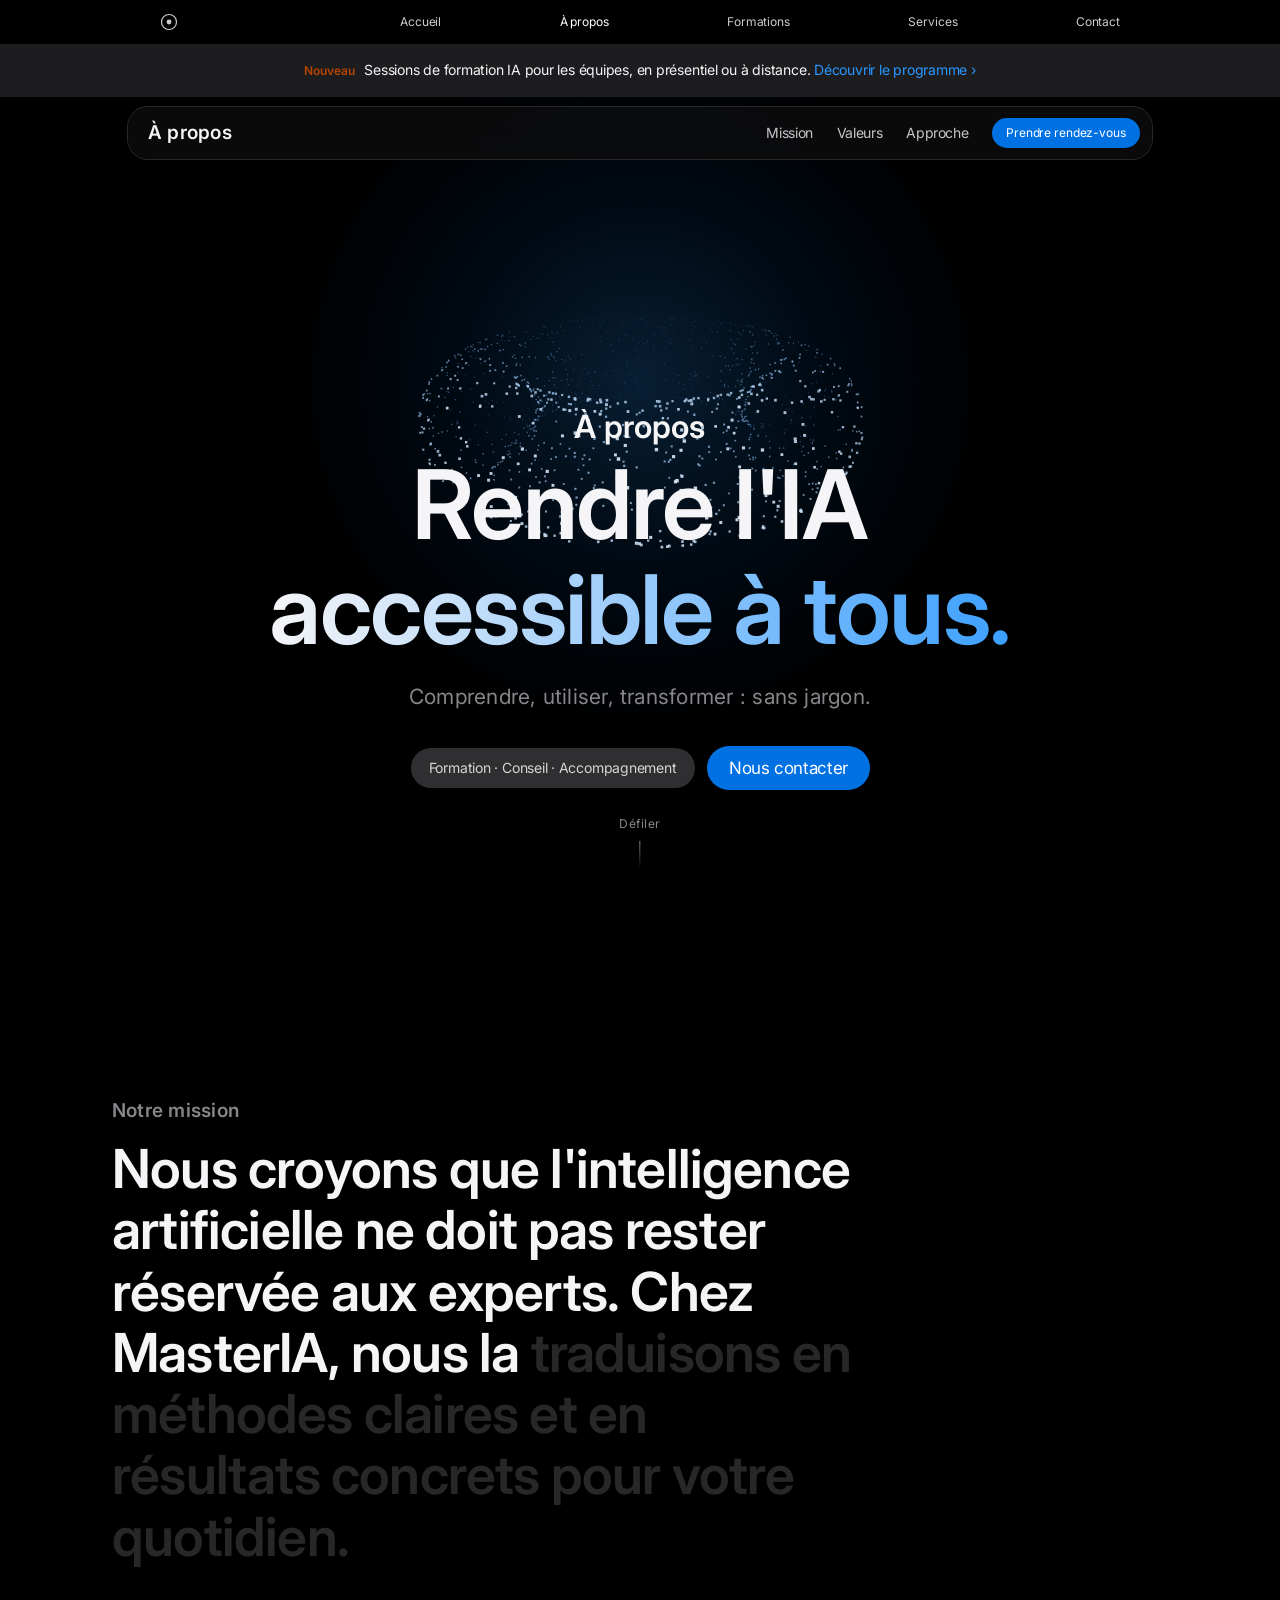
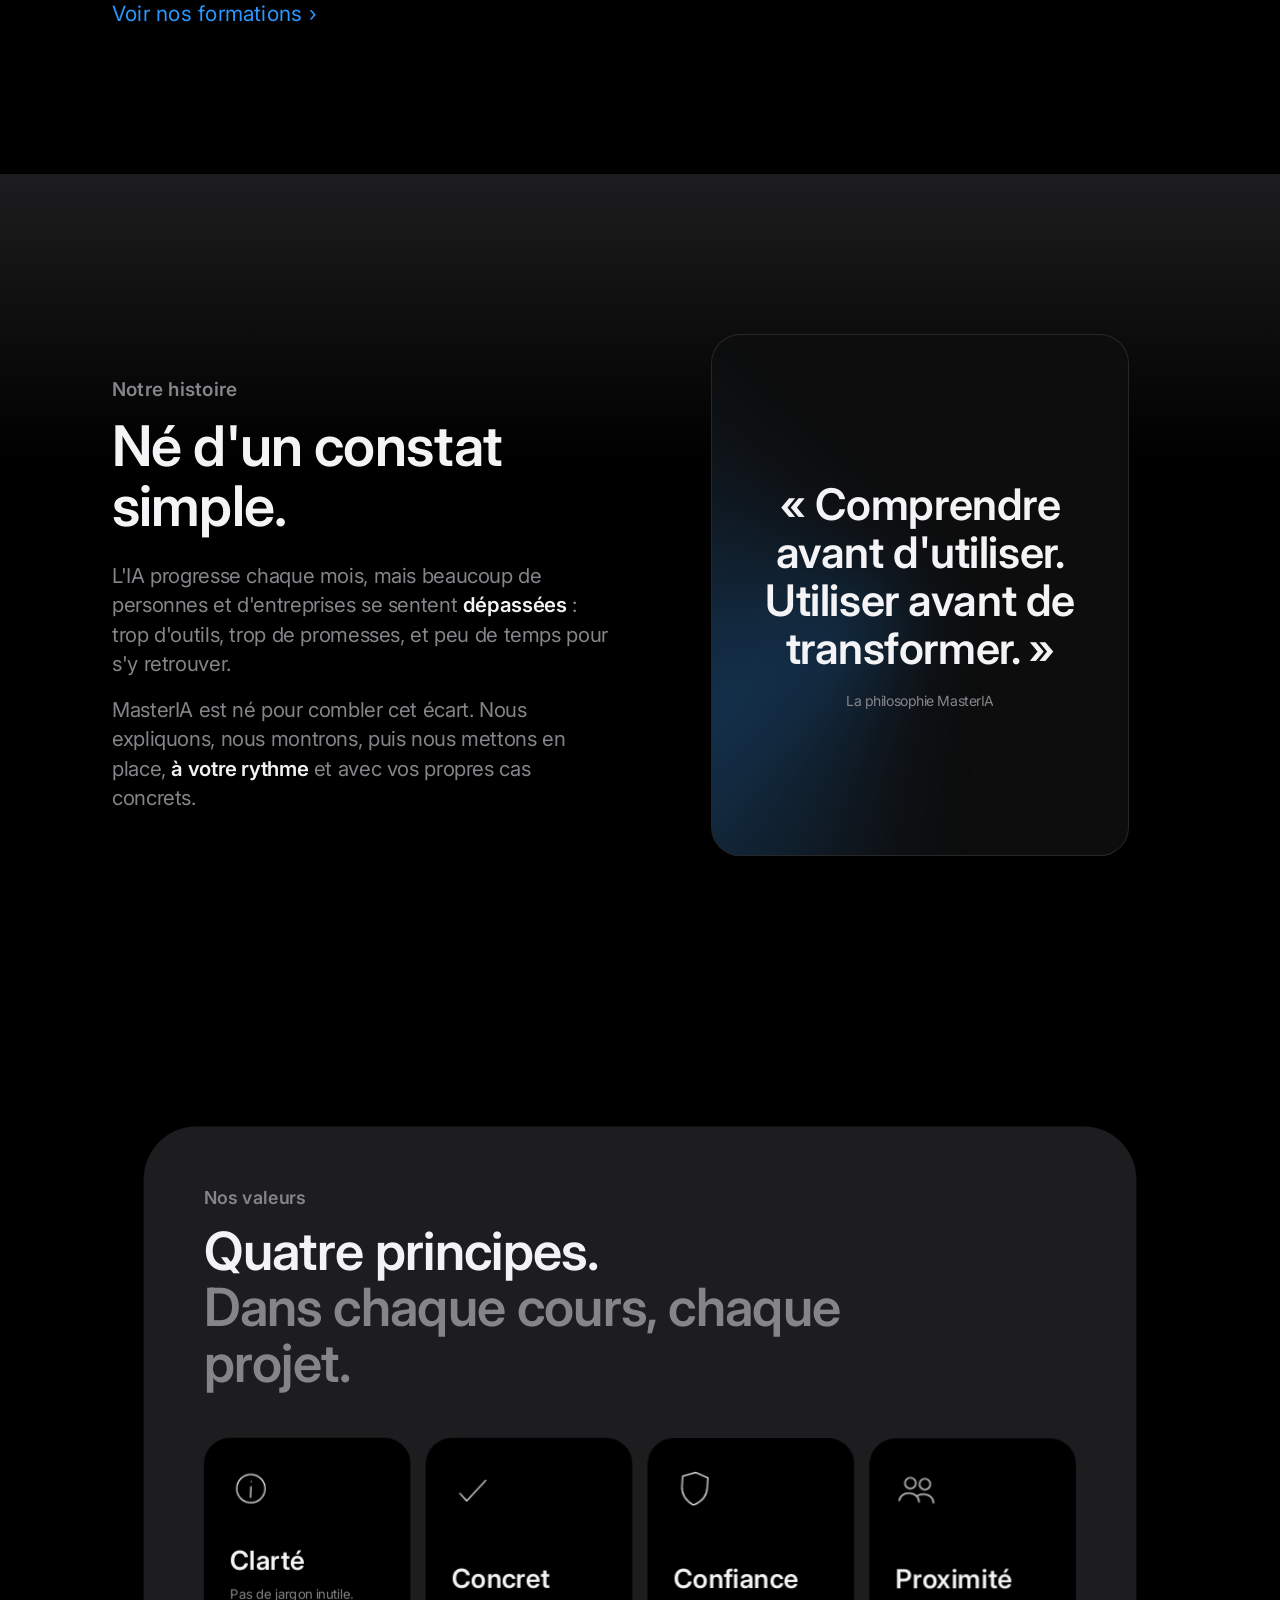
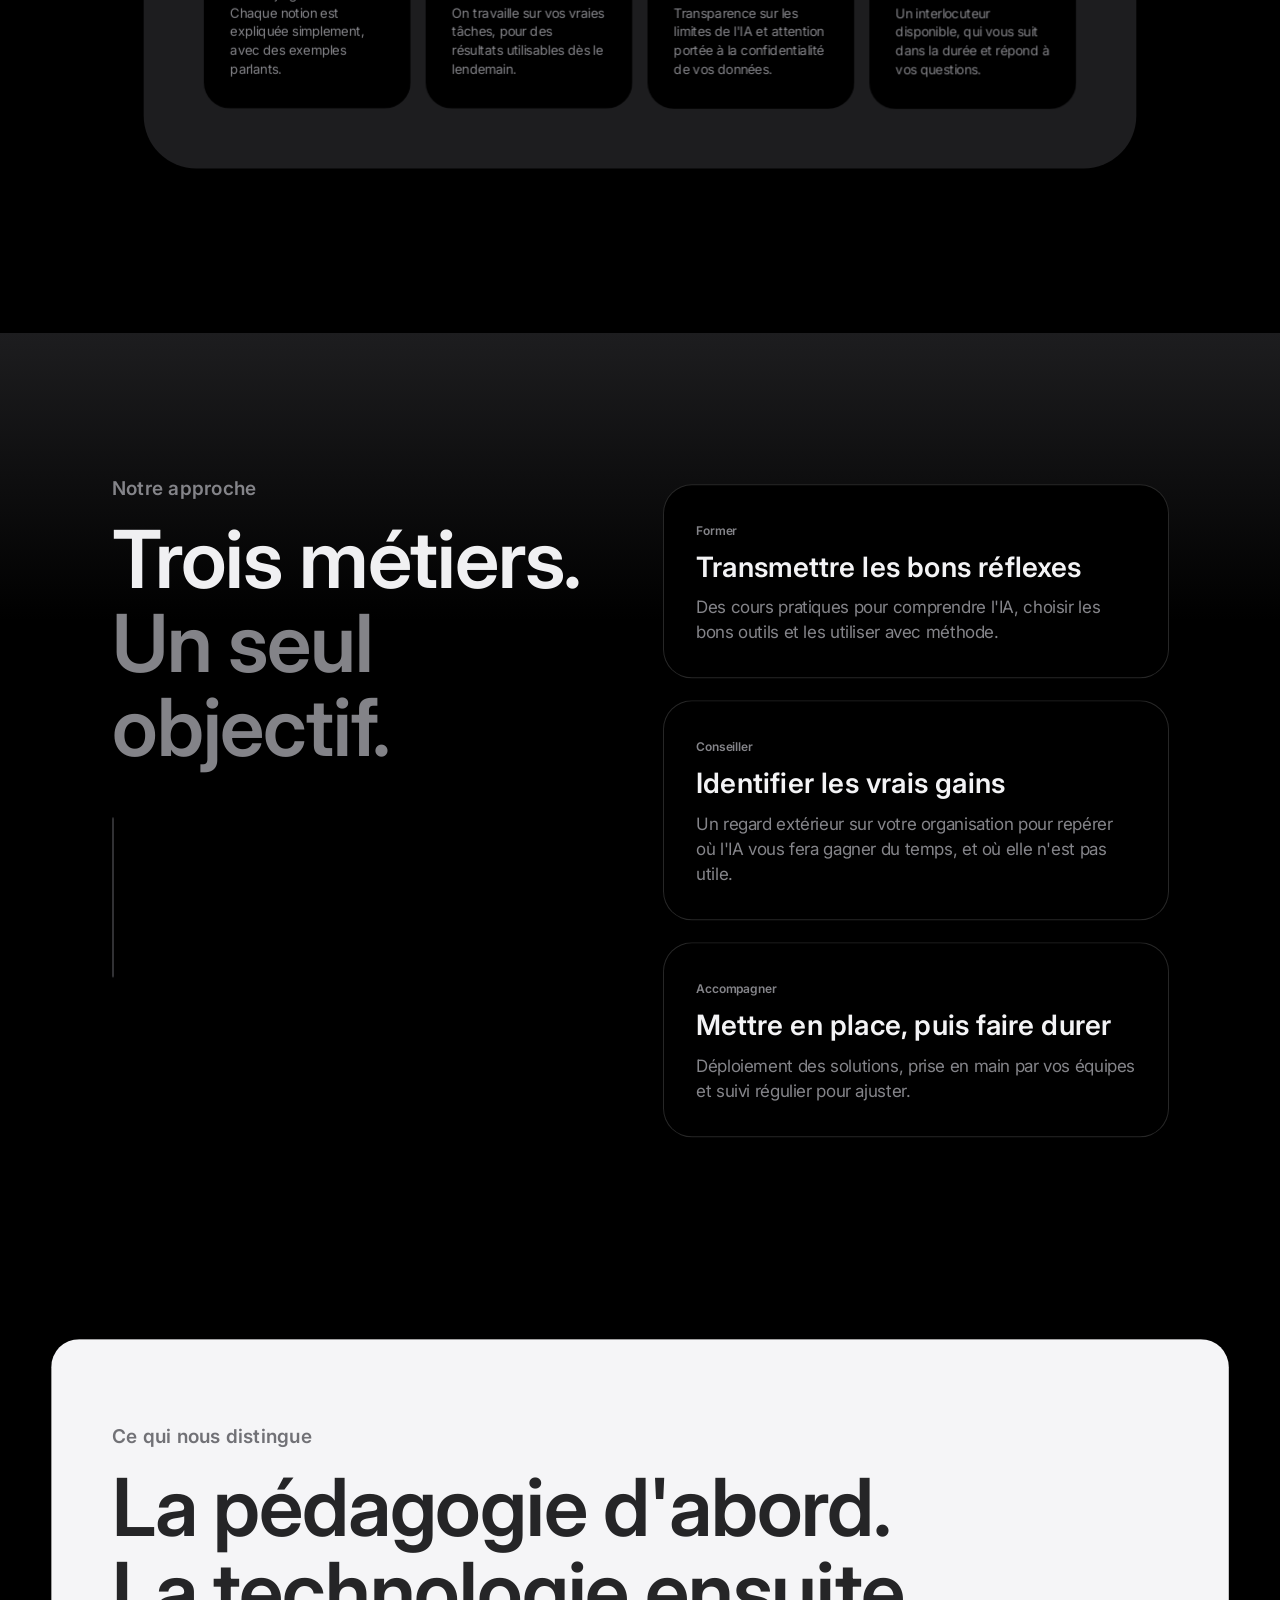
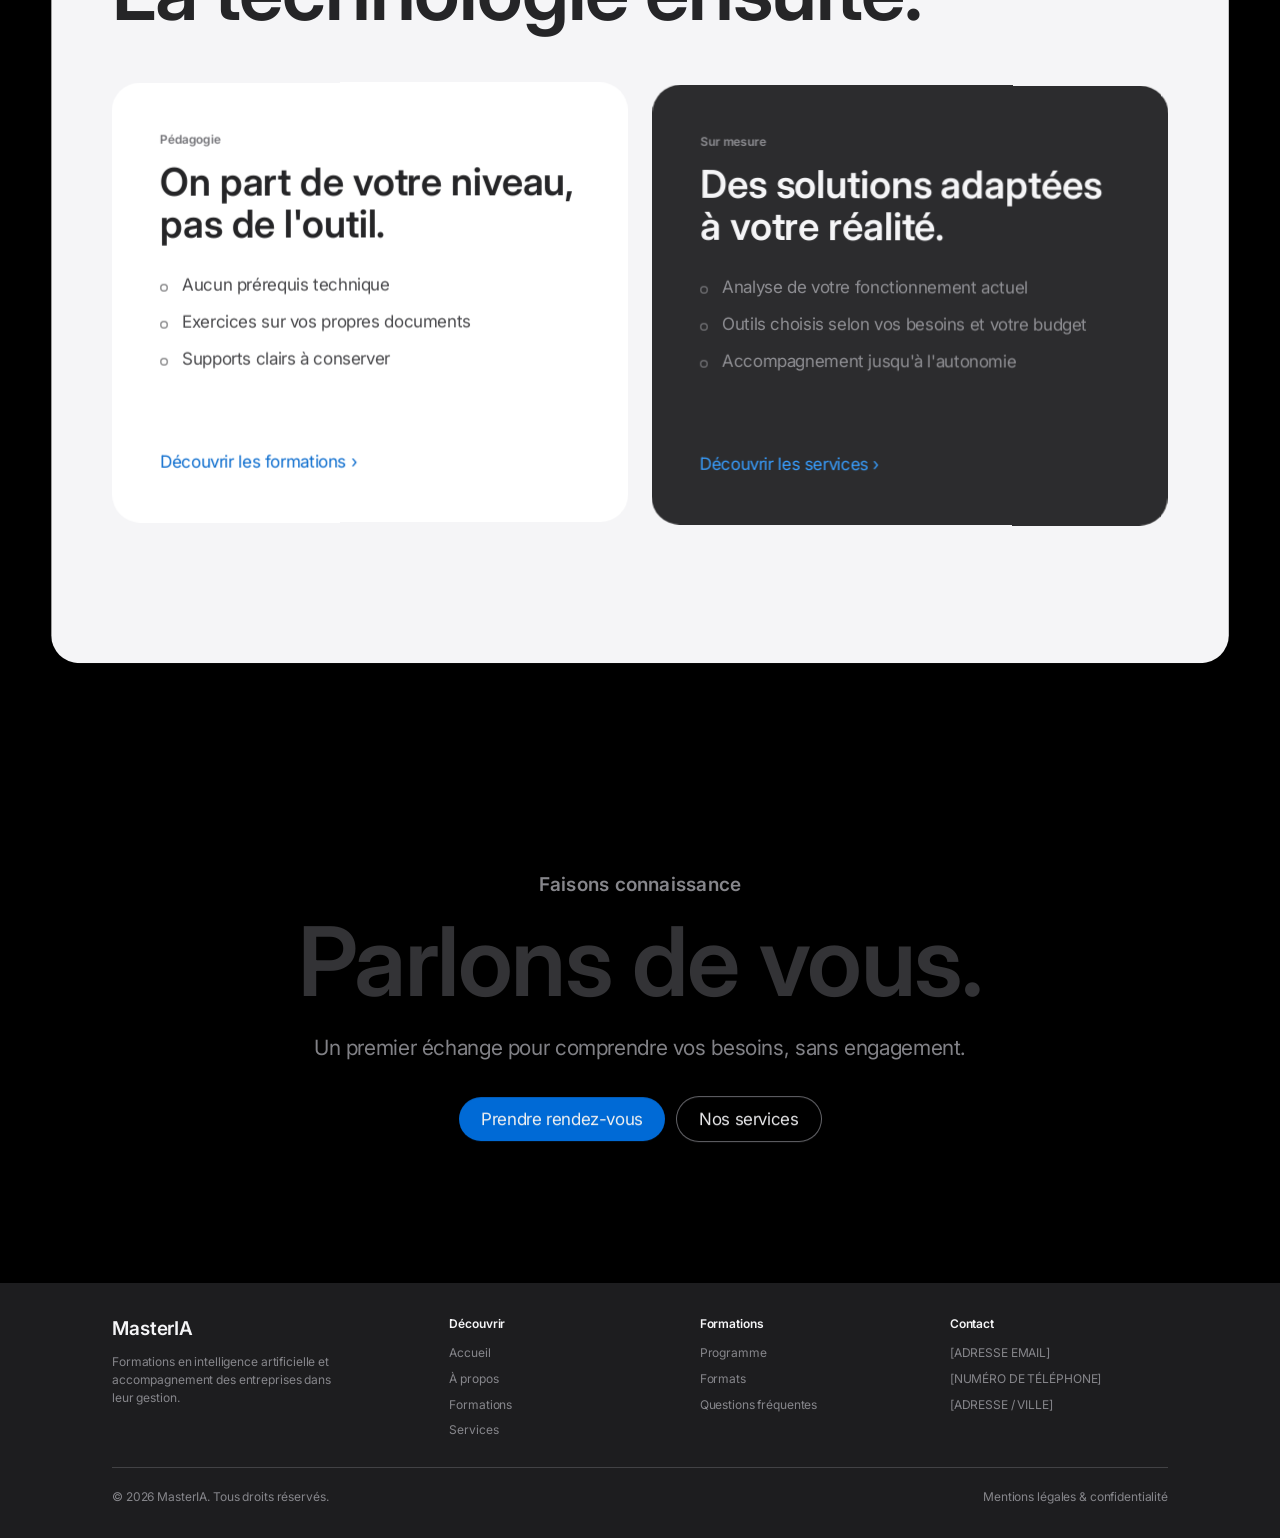
==== apropos.html @ 81ef3530 "Création des pages À propos, Formations, Services, Contact et Mentions légales + optimisation mobile" ====
<!doctype html>
<html lang="fr">
<head>
  <meta charset="utf-8">
  <meta name="viewport" content="width=device-width, initial-scale=1, viewport-fit=cover">
  <title>À propos — MasterIA</title>
  <meta name="description" content="Découvrez MasterIA : notre mission, nos valeurs et notre façon de rendre l'intelligence artificielle accessible.">
  <meta name="theme-color" content="#000000">
  <meta property="og:title" content="À propos — MasterIA">
  <meta property="og:description" content="Découvrez MasterIA : notre mission, nos valeurs et notre façon de rendre l'intelligence artificielle accessible.">
  <meta property="og:type" content="website">
  <link rel="icon" href="data:image/svg+xml,%3Csvg xmlns='http://www.w3.org/2000/svg' viewBox='0 0 24 24'%3E%3Crect width='24' height='24' rx='6' fill='%23000'/%3E%3Ccircle cx='12' cy='12' r='7' fill='none' stroke='%23f5f5f7' stroke-width='1.6'/%3E%3Ccircle cx='12' cy='12' r='2.4' fill='%232997ff'/%3E%3C/svg%3E">
  <link rel="preconnect" href="https://fonts.googleapis.com">
  <link rel="preconnect" href="https://fonts.gstatic.com" crossorigin>
  <link href="https://fonts.googleapis.com/css2?family=Inter:wght@400;500;600&display=swap" rel="stylesheet">
  <link rel="stylesheet" href="css/style.css">
</head>
<body>

  <a class="skip" href="#contenu">Aller au contenu</a>

  <!-- Navigation globale -->
  <header class="gnav">
    <div class="gnav__inner">
      <a href="index.html" class="gnav__logo" aria-label="MasterIA, accueil">
        <svg viewBox="0 0 24 24" width="18" height="18" aria-hidden="true"><circle cx="12" cy="12" r="10" fill="none" stroke="currentColor" stroke-width="1.6"/><circle cx="12" cy="12" r="3.2" fill="currentColor"/></svg>
      </a>
      <nav class="gnav__links" aria-label="Navigation principale">
        <a href="index.html">Accueil</a>
        <a href="apropos.html" aria-current="page">À propos</a>
        <a href="formations.html">Formations</a>
        <a href="services.html">Services</a>
        <a href="contact.html">Contact</a>
      </nav>
      <button class="gnav__burger" aria-label="Ouvrir le menu" aria-expanded="false" aria-controls="menu-mobile"><span></span><span></span></button>
    </div>
    <nav class="gnav__mobile" id="menu-mobile" aria-label="Menu mobile">
        <a href="index.html">Accueil</a>
        <a href="apropos.html" aria-current="page">À propos</a>
        <a href="formations.html">Formations</a>
        <a href="services.html">Services</a>
        <a href="contact.html">Contact</a>
    </nav>
  </header>

  <!-- Bandeau d'annonce -->
  <div class="strip">
    <p><span class="new">Nouveau</span> Sessions de formation IA pour les équipes, en présentiel ou à distance. <a href="formations.html" class="link">Découvrir le programme&nbsp;›</a></p>
  </div>

  <!-- Navigation locale -->
  <div class="lnav-wrap">
    <div class="lnav">
      <a href="#top" class="lnav__name">À propos</a>
      <div class="lnav__right">
        <a href="#mission" class="lnav__link">Mission</a>
        <a href="#valeurs" class="lnav__link">Valeurs</a>
        <a href="#approche" class="lnav__link">Approche</a>
        <a href="contact.html" class="pill pill--blue magnetic">Prendre rendez-vous</a>
      </div>
    </div>
  </div>

  <main id="top">
    <span id="contenu" tabindex="-1"></span>

    <!-- HERO -->
    <section class="hero hero--page" aria-label="Introduction">
      <div class="hero__stage">
        <canvas class="hero__canvas" data-shape="ring" data-y="0.38" aria-hidden="true"></canvas>
        <div class="hero__halo" aria-hidden="true"></div>
      </div>
      <div class="hero__content">
        <p class="hero__label"><span class="mask"><span>À propos</span></span></p>
        <h1 class="hero__title">
          <span class="mask"><span>Rendre l'IA</span></span>
          <span class="mask"><span><em>accessible à tous.</em></span></span>
        </h1>
        <p class="hero__sub"><span class="mask"><span>Comprendre, utiliser, transformer : sans jargon.</span></span></p>
        <div class="hero__cta">
          <span class="capsule">Formation · Conseil · Accompagnement</span>
          <a href="contact.html" class="pill pill--blue pill--lg magnetic">Nous contacter</a>
        </div>
      </div>
      <div class="hero__scroll" aria-hidden="true"><span>Défiler</span><i></i></div>
    </section>

    <!-- MISSION -->
    <section class="manifesto" id="mission" aria-label="Notre mission">
      <div class="container">
        <p class="eyebrow">Notre mission</p>
        <p class="manifesto__text" data-split>
          Nous croyons que l'intelligence artificielle ne doit pas rester réservée aux experts. Chez MasterIA, nous la traduisons en méthodes claires et en résultats concrets pour votre quotidien.
        </p>
        <a href="formations.html" class="link link--lg">Voir nos formations ›</a>
      </div>
    </section>

    <!-- HISTOIRE -->
    <section class="split band-carbon" id="histoire" aria-label="Notre histoire">
      <div class="container split__grid">
        <div class="split__text reveal">
          <p class="eyebrow">Notre histoire</p>
          <h2 class="h-panel">Né d'un constat simple.</h2>
          <p class="body-lg" style="margin-top:24px">L'IA progresse chaque mois, mais beaucoup de personnes et d'entreprises se sentent <strong>dépassées</strong> : trop d'outils, trop de promesses, et peu de temps pour s'y retrouver.</p>
          <p class="body-lg">MasterIA est né pour combler cet écart. Nous expliquons, nous montrons, puis nous mettons en place, <strong>à votre rythme</strong> et avec vos propres cas concrets.</p>
        </div>
        <figure class="quote-frame reveal-up">
          <blockquote>« Comprendre avant d'utiliser. Utiliser avant de transformer. »<cite>La philosophie MasterIA</cite></blockquote>
        </figure>
      </div>
    </section>

    <!-- VALEURS -->
    <section class="manage" id="valeurs" aria-label="Nos valeurs">
      <div class="container">
        <div class="panel">
          <header class="panel__head reveal">
            <p class="eyebrow">Nos valeurs</p>
            <h2 class="h-panel">Quatre principes.<br><span class="muted">Dans chaque cours, chaque projet.</span></h2>
          </header>
          <div class="tiles tiles--4">
            <article class="tile">
              <svg class="tile__icon" viewBox="0 0 48 48" aria-hidden="true"><circle cx="24" cy="24" r="16"/><path d="M24 16v.01M24 22v12"/></svg>
              <h3 class="tile__stat">Clarté</h3>
              <p class="tile__text">Pas de jargon inutile. Chaque notion est expliquée simplement, avec des exemples parlants.</p>
            </article>
            <article class="tile">
              <svg class="tile__icon" viewBox="0 0 48 48" aria-hidden="true"><path d="M10 30l8 8 20-24"/></svg>
              <h3 class="tile__stat">Concret</h3>
              <p class="tile__text">On travaille sur vos vraies tâches, pour des résultats utilisables dès le lendemain.</p>
            </article>
            <article class="tile">
              <svg class="tile__icon" viewBox="0 0 48 48" aria-hidden="true"><path d="M24 6l14 5v11c0 9-6 16-14 20-8-4-14-11-14-20V11z"/></svg>
              <h3 class="tile__stat">Confiance</h3>
              <p class="tile__text">Transparence sur les limites de l'IA et attention portée à la confidentialité de vos données.</p>
            </article>
            <article class="tile">
              <svg class="tile__icon" viewBox="0 0 48 48" aria-hidden="true"><circle cx="17" cy="18" r="6"/><circle cx="33" cy="18" r="6"/><path d="M6 38c1-6 5-9 11-9s10 3 11 9M26 31c2-1.5 4-2 7-2 6 0 10 3 11 9"/></svg>
              <h3 class="tile__stat">Proximité</h3>
              <p class="tile__text">Un interlocuteur disponible, qui vous suit dans la durée et répond à vos questions.</p>
            </article>
          </div>
        </div>
      </div>
    </section>

    <!-- APPROCHE -->
    <section class="method band-carbon" id="approche" aria-label="Notre approche">
      <div class="container method__grid">
        <div class="method__sticky">
          <p class="eyebrow">Notre approche</p>
          <h2 class="h-display">Trois métiers.<br><span class="muted">Un seul objectif.</span></h2>
          <div class="method__line" aria-hidden="true"><i></i></div>
        </div>
        <ol class="method__steps">
          <li class="step">
            <span class="step__num">Former</span>
            <h3 class="step__title">Transmettre les bons réflexes</h3>
            <p class="step__text">Des cours pratiques pour comprendre l'IA, choisir les bons outils et les utiliser avec méthode.</p>
          </li>
          <li class="step">
            <span class="step__num">Conseiller</span>
            <h3 class="step__title">Identifier les vrais gains</h3>
            <p class="step__text">Un regard extérieur sur votre organisation pour repérer où l'IA vous fera gagner du temps, et où elle n'est pas utile.</p>
          </li>
          <li class="step">
            <span class="step__num">Accompagner</span>
            <h3 class="step__title">Mettre en place, puis faire durer</h3>
            <p class="step__text">Déploiement des solutions, prise en main par vos équipes et suivi régulier pour ajuster.</p>
          </li>
        </ol>
      </div>
    </section>

    <!-- CE QUI NOUS DISTINGUE -->
    <section class="audience" aria-label="Ce qui nous distingue">
      <div class="container">
        <header class="section-head reveal">
          <p class="eyebrow eyebrow--dark">Ce qui nous distingue</p>
          <h2 class="h-display">La pédagogie d'abord.<br>La technologie ensuite.</h2>
        </header>
        <div class="audience__grid">
          <article class="pale-card reveal-card">
            <p class="pale-card__label">Pédagogie</p>
            <h3 class="pale-card__title">On part de votre niveau, pas de l'outil.</h3>
            <ul class="pale-card__list">
              <li>Aucun prérequis technique</li>
              <li>Exercices sur vos propres documents</li>
              <li>Supports clairs à conserver</li>
            </ul>
            <a href="formations.html" class="link link--cobalt">Découvrir les formations ›</a>
          </article>
          <article class="pale-card pale-card--dark reveal-card">
            <p class="pale-card__label">Sur mesure</p>
            <h3 class="pale-card__title">Des solutions adaptées à votre réalité.</h3>
            <ul class="pale-card__list">
              <li>Analyse de votre fonctionnement actuel</li>
              <li>Outils choisis selon vos besoins et votre budget</li>
              <li>Accompagnement jusqu'à l'autonomie</li>
            </ul>
            <a href="services.html" class="link">Découvrir les services ›</a>
          </article>
        </div>
      </div>
    </section>

    <!-- CTA -->
    <section class="cta" aria-label="Nous rencontrer">
      <div class="cta__glow" aria-hidden="true"></div>
      <div class="container cta__inner">
        <p class="eyebrow">Faisons connaissance</p>
        <h2 class="cta__title" data-fill>Parlons de vous.</h2>
        <p class="cta__sub">Un premier échange pour comprendre vos besoins, sans engagement.</p>
        <div class="cta__actions">
          <a href="contact.html" class="pill pill--blue pill--lg magnetic">Prendre rendez-vous</a>
          <a href="services.html" class="pill pill--outline pill--lg magnetic">Nos services</a>
        </div>
      </div>
    </section>
  </main>

  <footer class="footer">
    <div class="container">
      <div class="footer__cols">
        <div>
          <a href="index.html" class="footer__brand">MasterIA</a>
          <p class="footer__about">Formations en intelligence artificielle et accompagnement des entreprises dans leur gestion.</p>
        </div>
        <div>
          <h3>Découvrir</h3>
          <ul>
            <li><a href="index.html">Accueil</a></li>
            <li><a href="apropos.html">À propos</a></li>
            <li><a href="formations.html">Formations</a></li>
            <li><a href="services.html">Services</a></li>
          </ul>
        </div>
        <div>
          <h3>Formations</h3>
          <ul>
            <li><a href="formations.html#programme">Programme</a></li>
            <li><a href="formations.html#formats">Formats</a></li>
            <li><a href="formations.html#faq">Questions fréquentes</a></li>
          </ul>
        </div>
        <div>
          <h3>Contact</h3>
          <ul>
            <li><a href="mailto:[ADRESSE EMAIL]">[ADRESSE EMAIL]</a></li>
            <li><a href="tel:[NUMÉRO DE TÉLÉPHONE]">[NUMÉRO DE TÉLÉPHONE]</a></li>
            <li>[ADRESSE / VILLE]</li>
          </ul>
        </div>
      </div>
      <div class="footer__bottom">
        <p>© <span data-year>2026</span> MasterIA. Tous droits réservés.</p>
        <a href="mentions-legales.html">Mentions légales &amp; confidentialité</a>
      </div>
    </div>
  </footer>

  <script src="js/vendor/gsap.min.js"></script>
  <script src="js/vendor/ScrollTrigger.min.js"></script>
  <script src="js/main.js"></script>
</body>
</html>
---- css/style.css ----
/* =========================================================
   MasterIA — feuille de style
   Direction artistique : galerie sombre, scène noire,
   typographie sculpturale, bleu réservé aux actions.
   ========================================================= */

:root {
  /* Couleurs */
  --color-obsidian: #000000;
  --color-graphite: #0e0e0e;
  --color-carbon: #1d1d1f;
  --gradient-carbon: linear-gradient(#1d1d1f, #000000 288px);
  --color-steel: #333336;
  --color-slate: #6e6e73;
  --color-ash: #86868b;
  --color-porcelain: #f5f5f7;
  --color-white: #ffffff;
  --color-apple-blue: #0071e3;
  --color-electric-link: #2997ff;
  --color-cobalt-link: #0066cc;
  --color-copper-new: #b64400;
  --color-optical-yellow: #ffd500;

  /* Typographie */
  --font-text: 'SF Pro Text', Inter, ui-sans-serif, system-ui, -apple-system, BlinkMacSystemFont, "Segoe UI", Roboto, sans-serif;
  --font-display: 'SF Pro Display', Inter, ui-sans-serif, system-ui, -apple-system, BlinkMacSystemFont, "Segoe UI", Roboto, sans-serif;

  /* Rayons */
  --radius-cards: 28px;
  --radius-links: 10px;
  --radius-pills: 9999px;
  --radius-buttons: 170px;
  --radius-navigation: 20px;
  --radius-compact: 36px;

  /* Contours */
  --shadow-subtle: rgb(40, 40, 40) 0 0 0 1px;
  --shadow-subtle-2: rgb(110, 110, 115) 0 0 0 1px;

  --container: 1120px;
  --gutter: clamp(16px, 4vw, 32px);
  --ease: cubic-bezier(.22, 1, .36, 1);
}

/* ---------- Base ---------- */
*, *::before, *::after { box-sizing: border-box; }
html { -webkit-text-size-adjust: 100%; }
body {
  margin: 0;
  background: var(--color-obsidian);
  color: var(--color-porcelain);
  font-family: var(--font-text);
  font-size: 17px;
  line-height: 1.47;
  letter-spacing: -0.374px;
  -webkit-font-smoothing: antialiased;
  -moz-osx-font-smoothing: grayscale;
  overflow-x: hidden;
}
body.is-loading { overflow: hidden; }
img, svg, canvas { display: block; max-width: 100%; }
a { color: inherit; text-decoration: none; }
h1, h2, h3, p, ol, ul, dl, dd { margin: 0; padding: 0; }
ol, ul { list-style: none; }
::selection { background: var(--color-apple-blue); color: #fff; }
:focus-visible { outline: 2px solid var(--color-apple-blue); outline-offset: 2px; border-radius: 6px; }

.container { width: 100%; max-width: var(--container); margin: 0 auto; padding: 0 var(--gutter); }
.muted { color: var(--color-ash); }

/* ---------- Typographie ---------- */
.eyebrow {
  font-family: var(--font-display);
  font-size: 19px; font-weight: 600; line-height: 1.21; letter-spacing: 0.228px;
  color: var(--color-ash);
  margin-bottom: 16px;
}
.eyebrow--dark { color: var(--color-slate); }
.product-label {
  font-family: var(--font-display);
  font-size: 19px; font-weight: 600; line-height: 1.21; letter-spacing: 0.228px;
  color: var(--color-ash);
}
.h-display {
  font-family: var(--font-display);
  font-weight: 600;
  font-size: clamp(40px, 6.6vw, 80px);
  line-height: 1.05;
  letter-spacing: -0.015em;
  color: var(--color-porcelain);
}
.h-panel {
  font-family: var(--font-display);
  font-weight: 600;
  font-size: clamp(32px, 4.4vw, 56px);
  line-height: 1.07;
  letter-spacing: -0.015em;
}
.h-frame {
  font-family: var(--font-display);
  font-weight: 600;
  font-size: clamp(24px, 2.6vw, 32px);
  line-height: 1.13;
  letter-spacing: 0.004em;
  margin: 8px 0 16px;
  max-width: 18ch;
}

.link { color: var(--color-electric-link); font-size: 17px; transition: opacity .2s; }
.link:hover { text-decoration: underline; text-underline-offset: 3px; }
.link--lg { font-size: 21px; letter-spacing: 0.231px; }
.link--cobalt { color: var(--color-cobalt-link); }

/* ---------- Pastilles / boutons ---------- */
.pill {
  display: inline-flex; align-items: center; justify-content: center;
  font-size: 12px; line-height: 16px; letter-spacing: -0.12px; font-weight: 400;
  padding: 7px 14px;
  border-radius: var(--radius-buttons);
  white-space: nowrap;
  transition: background-color .25s var(--ease), color .25s, box-shadow .25s;
  will-change: transform;
}
.pill--blue { background: var(--color-apple-blue); color: #fff; }
.pill--blue:hover { background: #0077ed; }
.pill--outline { background: transparent; color: var(--color-porcelain); box-shadow: var(--shadow-subtle-2); border-radius: var(--radius-pills); }
.pill--outline:hover { background: rgba(255,255,255,.06); }
.pill--lg { font-size: 17px; line-height: 1.18; letter-spacing: -0.374px; padding: 12px 22px; }
.capsule {
  display: inline-flex; align-items: center;
  background: rgba(66,66,69,.72);
  color: rgba(255,255,255,.8);
  border-radius: var(--radius-compact);
  font-size: 14px; line-height: 20px; letter-spacing: -0.224px;
  padding: 10px 18px;
  -webkit-backdrop-filter: blur(20px); backdrop-filter: blur(20px);
}

/* ---------- Préchargeur ---------- */
.loader {
  position: fixed; inset: 0; z-index: 100;
  background: #000;
  display: grid; place-content: center; justify-items: center; gap: 24px;
}
.loader__word {
  font-family: var(--font-display); font-weight: 600;
  font-size: clamp(32px, 5vw, 48px); letter-spacing: -0.02em;
  display: flex; overflow: hidden;
}
.loader__word span { display: inline-block; }
.loader__word .is-accent { color: var(--color-electric-link); }
.loader__bar { width: 120px; height: 2px; background: var(--color-steel); border-radius: 2px; overflow: hidden; }
.loader__bar i { display: block; height: 100%; width: 100%; background: var(--color-porcelain); transform-origin: left; transform: scaleX(0); }
.no-js .loader, .loader.is-done { display: none; }

/* ---------- Navigation globale ---------- */
.gnav { position: relative; z-index: 30; background: #000; }
.gnav__inner {
  height: 44px; max-width: 1024px; margin: 0 auto; padding: 0 var(--gutter);
  display: flex; align-items: center; justify-content: space-between; gap: 24px;
}
.gnav__logo { color: #ccc; display: flex; transition: color .2s; }
.gnav__logo:hover { color: #fff; }
.gnav__links { display: flex; flex: 1; justify-content: space-between; max-width: 720px; margin-left: 32px; }
.gnav__links a {
  font-size: 12px; line-height: 1.33; letter-spacing: -0.12px;
  color: rgba(255,255,255,.8); transition: color .2s;
}
.gnav__links a:hover, .gnav__links a[aria-current] { color: #fff; }
.gnav__burger { display: none; background: none; border: 0; padding: 10px; cursor: pointer; }
.gnav__burger span { display: block; width: 16px; height: 1.5px; background: #ccc; margin: 4px 0; transition: transform .3s var(--ease); }
.gnav.is-open .gnav__burger span:first-child { transform: translateY(2.75px) rotate(45deg); }
.gnav.is-open .gnav__burger span:last-child { transform: translateY(-2.75px) rotate(-45deg); }
.gnav__mobile { display: none; }

/* ---------- Bandeau ---------- */
.strip {
  background: var(--color-carbon);
  text-align: center;
  padding: 16px var(--gutter);
  font-size: 14px; line-height: 20px; letter-spacing: -0.224px;
  color: var(--color-porcelain);
}
.strip .link { font-size: 14px; }
.new { color: var(--color-copper-new); font-weight: 600; font-size: 12px; letter-spacing: -0.12px; margin-right: 6px; }

/* ---------- Navigation locale ---------- */
.lnav-wrap { position: sticky; top: 0; z-index: 25; padding: 10px var(--gutter) 0; pointer-events: none; }
.lnav {
  pointer-events: auto;
  max-width: 1024px; margin: 0 auto;
  height: 52px; padding: 0 12px 0 20px;
  display: flex; align-items: center; justify-content: space-between;
  background: rgba(14,14,14,.72);
  -webkit-backdrop-filter: saturate(180%) blur(20px); backdrop-filter: saturate(180%) blur(20px);
  border-radius: var(--radius-navigation);
  box-shadow: var(--shadow-subtle);
}
.lnav__name { font-family: var(--font-display); font-size: 19px; font-weight: 600; letter-spacing: 0.228px; }
.lnav__right { display: flex; align-items: center; gap: 24px; }
.lnav__link { font-size: 14px; color: rgba(245,245,247,.8); transition: color .2s; }
.lnav__link:hover, .lnav__link.is-active { color: var(--color-porcelain); }

/* ---------- HERO ---------- */
.hero {
  position: relative;
  min-height: 100svh;
  margin-top: -62px; /* glisse sous la navigation locale */
  display: flex; flex-direction: column; justify-content: flex-end;
  background: var(--color-obsidian);
  overflow: hidden;
  isolation: isolate;
}
.hero__stage { position: absolute; inset: 0; z-index: -1; }
.hero__canvas { position: absolute; inset: 0; width: 100%; height: 100%; }
.hero__halo {
  position: absolute; left: 50%; top: 36%;
  width: min(80vw, 760px); aspect-ratio: 1; transform: translate(-50%, -50%);
  background: radial-gradient(circle, rgba(41,151,255,.20) 0%, rgba(0,113,227,.08) 35%, transparent 65%);
  pointer-events: none;
}
.hero__content {
  position: relative;
  text-align: center;
  padding: 0 var(--gutter) clamp(72px, 11vh, 120px);
}
.hero__label {
  font-family: var(--font-display); font-weight: 600;
  font-size: 32px; line-height: 1.13; letter-spacing: 0.128px;
  color: var(--color-porcelain);
  margin-bottom: 8px;
}
.hero__title {
  font-family: var(--font-display); font-weight: 600;
  font-size: clamp(44px, 8vw, 96px);
  line-height: 1.04; letter-spacing: -0.015em;
  color: var(--color-porcelain);
}
.hero__title em {
  font-style: normal;
  background: linear-gradient(90deg, #f5f5f7 0%, #2997ff 55%, #f5f5f7 100%);
  background-size: 200% 100%;
  -webkit-background-clip: text; background-clip: text; color: transparent;
  animation: sheen 6s linear infinite;
}
@keyframes sheen { to { background-position: -200% 0; } }
.hero__sub { margin-top: 16px; font-size: clamp(17px, 2vw, 21px); color: var(--color-ash); letter-spacing: 0.231px; }
.hero__cta { margin-top: 32px; display: flex; flex-wrap: wrap; gap: 12px; justify-content: center; align-items: center; }
.mask { display: block; overflow: hidden; padding-bottom: .06em; }
.mask > span { display: inline-block; }
.hero__scroll {
  position: absolute; left: 50%; bottom: 20px; transform: translateX(-50%);
  display: flex; flex-direction: column; align-items: center; gap: 8px;
  font-size: 12px; color: var(--color-ash); letter-spacing: 0.04em;
}
.hero__scroll i { width: 1px; height: 28px; background: linear-gradient(var(--color-ash), transparent); animation: drip 1.8s var(--ease) infinite; transform-origin: top; }
@keyframes drip { 0% { transform: scaleY(0); } 50% { transform: scaleY(1); } 100% { transform: scaleY(1); opacity: 0; } }

/* ---------- Manifeste ---------- */
.manifesto { padding: clamp(120px, 18vw, 210px) 0 clamp(90px, 12vw, 144px); }
.manifesto__text {
  font-family: var(--font-display); font-weight: 600;
  font-size: clamp(28px, 4.2vw, 56px);
  line-height: 1.14; letter-spacing: -0.015em;
  max-width: 22ch;
  margin-bottom: 32px;
}
.manifesto__text .w { display: inline-block; opacity: .16; will-change: opacity; }

/* ---------- Bandes ---------- */
.band-carbon { background: var(--gradient-carbon); }
.section-head { margin-bottom: 48px; }

/* ---------- Piliers ---------- */
.pillars { padding: clamp(90px, 12vw, 144px) 0; background: var(--color-carbon); }
.pillars__grid { display: grid; grid-template-columns: 1fr 1fr; gap: 24px; }
.frame {
  position: relative;
  background: var(--color-obsidian);
  border-radius: var(--radius-cards);
  overflow: hidden;
  min-height: 620px;
  display: flex; flex-direction: column; justify-content: flex-end;
  isolation: isolate;
}
.frame__visual {
  position: absolute; inset: 0 0 34% 0; z-index: -1;
  display: grid; place-items: center;
}
.frame__copy { padding: 32px; }
.frame--learn .frame__visual::before,
.frame--manage .frame__visual::before {
  content: ""; position: absolute; inset: 10% 15%;
  background: radial-gradient(closest-side, rgba(41,151,255,.18), transparent);
  z-index: -1;
}
.frame--manage .frame__visual::before { background: radial-gradient(closest-side, rgba(245,245,247,.08), transparent); }

/* Écran de démonstration */
.screen {
  width: min(84%, 380px);
  background: #0e0e0e;
  border-radius: 20px;
  box-shadow: var(--shadow-subtle);
  overflow: hidden;
  transform: perspective(1200px) rotateX(8deg);
}
.screen__bar { display: flex; gap: 6px; padding: 12px 14px; border-bottom: 1px solid #1d1d1f; }
.screen__bar i { width: 8px; height: 8px; border-radius: 50%; background: var(--color-steel); }
.screen__body { padding: 16px; display: grid; gap: 12px; font-size: 14px; line-height: 1.43; letter-spacing: -0.224px; }
.screen__msg { padding: 10px 14px; border-radius: 16px; max-width: 88%; }
.screen__msg--user { justify-self: end; background: var(--color-apple-blue); color: #fff; }
.screen__msg--ai { background: var(--color-carbon); color: var(--color-porcelain); min-height: 84px; }
.typing::after { content: "▍"; color: var(--color-electric-link); animation: blink 1s steps(1) infinite; margin-left: 2px; }
@keyframes blink { 50% { opacity: 0; } }

/* Puce */
.chip { width: min(70%, 300px); height: auto; overflow: visible; }

/* ---------- Programme horizontal ---------- */
.program { background: #000; }
.program__pin { min-height: 100svh; display: flex; flex-direction: column; justify-content: center; padding: 90px 0 48px; overflow: hidden; }
.program__head { margin-bottom: 48px; }
.program__track {
  display: flex; gap: 20px;
  padding: 0 var(--gutter);
  padding-left: max(var(--gutter), calc((100vw - var(--container)) / 2 + var(--gutter)));
  width: max-content;
  will-change: transform;
}
.course {
  flex: 0 0 auto;
  width: clamp(280px, 30vw, 380px);
  min-height: 420px;
  background: var(--color-carbon);
  border-radius: var(--radius-cards);
  padding: 28px;
  display: flex; flex-direction: column; justify-content: space-between;
  transition: background-color .4s var(--ease);
}
.course:hover { background: #242426; }
.course__num {
  font-family: var(--font-display); font-weight: 600;
  font-size: clamp(80px, 9vw, 120px); line-height: 1; letter-spacing: -0.04em;
  background: linear-gradient(180deg, #f5f5f7 0%, #333336 100%);
  -webkit-background-clip: text; background-clip: text; color: transparent;
}
.course__level { font-size: 12px; font-weight: 600; letter-spacing: -0.12px; color: var(--color-electric-link); margin-bottom: 8px; }
.course__title { font-family: var(--font-display); font-weight: 600; font-size: 28px; line-height: 1.14; letter-spacing: 0.196px; margin-bottom: 10px; }
.course__text { color: var(--color-ash); font-size: 17px; }
.course--cta { background: transparent; box-shadow: inset 0 0 0 1px var(--color-steel); justify-content: flex-end; gap: 16px; align-items: flex-start; }
.course--cta .course__title { font-size: 32px; }
.program__progress { margin: 48px auto 0; width: min(240px, 50vw); height: 2px; background: var(--color-steel); border-radius: 2px; overflow: hidden; }
.program__progress i { display: block; height: 100%; background: var(--color-porcelain); transform-origin: left; transform: scaleX(0); }

/* ---------- Gestion ---------- */
.manage { padding: clamp(48px, 8vw, 90px) 0 clamp(90px, 12vw, 144px); }
.panel { background: var(--color-carbon); border-radius: var(--radius-cards); padding: clamp(28px, 5vw, 64px); }
.panel__head { max-width: 720px; margin-bottom: 48px; }
.panel__lead { margin-top: 20px; color: var(--color-ash); font-size: clamp(17px, 1.6vw, 21px); }
.tiles { display: grid; grid-template-columns: repeat(3, 1fr); gap: 16px; }
.tile {
  --mx: 50%; --my: 50%;
  position: relative;
  background: var(--color-obsidian);
  border-radius: var(--radius-cards);
  padding: 32px 28px;
  min-height: 280px;
  display: flex; flex-direction: column; justify-content: flex-end;
  overflow: hidden;
  isolation: isolate;
}
.tile::before {
  content: ""; position: absolute; inset: 0; z-index: -1;
  background: radial-gradient(360px circle at var(--mx) var(--my), rgba(41,151,255,.14), transparent 60%);
  opacity: 0; transition: opacity .4s;
}
.tile:hover::before { opacity: 1; }
.tile__icon { width: 44px; height: 44px; margin-bottom: auto; fill: none; stroke: var(--color-porcelain); stroke-width: 1.4; stroke-linecap: round; stroke-linejoin: round; }
.tile__stat { font-family: var(--font-display); font-weight: 600; font-size: 28px; line-height: 1; letter-spacing: 0.196px; margin: 40px 0 12px; }
.tile__text { color: var(--color-ash); font-size: 14px; line-height: 1.43; letter-spacing: -0.224px; }

/* ---------- Méthode ---------- */
.method { padding: clamp(90px, 12vw, 144px) 0; }
.method__grid { display: grid; grid-template-columns: 1fr 1fr; gap: 48px; align-items: start; }
.method__sticky { position: sticky; top: 120px; }
.method__line { margin-top: 48px; width: 2px; height: 160px; background: var(--color-steel); border-radius: 2px; overflow: hidden; }
.method__line i { display: block; width: 100%; height: 100%; background: var(--color-electric-link); transform-origin: top; transform: scaleY(0); }
.method__steps { display: grid; gap: 24px; padding-top: 8px; }
.step { background: #000; border-radius: var(--radius-cards); padding: 32px; box-shadow: var(--shadow-subtle); }
.step__num { font-size: 12px; font-weight: 600; letter-spacing: -0.12px; color: var(--color-ash); }
.step__title { font-family: var(--font-display); font-weight: 600; font-size: 28px; line-height: 1.14; letter-spacing: 0.196px; margin: 10px 0 12px; }
.step__text { color: var(--color-ash); }

/* ---------- Pour qui (surface claire) ---------- */
.audience { background: var(--color-porcelain); color: var(--color-carbon); padding: clamp(90px, 12vw, 144px) 0; }
.audience .h-display { color: var(--color-carbon); }
.audience__grid { display: grid; grid-template-columns: 1fr 1fr; gap: 24px; }
.pale-card { background: #fff; border-radius: var(--radius-cards); padding: clamp(28px, 4vw, 48px); display: flex; flex-direction: column; min-height: 440px; }
.pale-card__label { font-size: 12px; font-weight: 600; letter-spacing: -0.12px; color: var(--color-slate); margin-bottom: 12px; }
.pale-card__title { font-family: var(--font-display); font-weight: 600; font-size: clamp(28px, 3vw, 40px); line-height: 1.1; letter-spacing: -0.003em; margin-bottom: 28px; }
.pale-card__list { display: grid; gap: 12px; margin-bottom: 32px; color: #424245; }
.pale-card__list li { padding-left: 22px; position: relative; }
.pale-card__list li::before { content: ""; position: absolute; left: 0; top: .62em; width: 8px; height: 8px; border-radius: 50%; box-shadow: inset 0 0 0 1.5px currentColor; opacity: .6; }
.pale-card .link { margin-top: auto; }
.pale-card--dark { background: var(--color-carbon); color: var(--color-porcelain); }
.pale-card--dark .pale-card__label { color: var(--color-ash); }
.pale-card--dark .pale-card__list { color: var(--color-ash); }

/* ---------- CTA ---------- */
.cta { position: relative; padding: clamp(120px, 18vw, 210px) 0 clamp(90px, 12vw, 144px); overflow: hidden; text-align: center; isolation: isolate; }
.cta__glow {
  position: absolute; left: 50%; top: 38%; z-index: -1;
  width: min(120vw, 1100px); aspect-ratio: 2 / 1; transform: translate(-50%, -50%);
  background: radial-gradient(closest-side, rgba(0,113,227,.22), transparent);
}
.cta__title {
  font-family: var(--font-display); font-weight: 600;
  font-size: clamp(44px, 8vw, 96px); line-height: 1.04; letter-spacing: -0.015em;
  background: linear-gradient(90deg, var(--color-porcelain) 50%, var(--color-steel) 50%);
  background-size: 200% 100%; background-position: 100% 0;
  -webkit-background-clip: text; background-clip: text; color: transparent;
}
.cta__sub { margin-top: 20px; color: var(--color-ash); font-size: clamp(17px, 2vw, 21px); }
.cta__actions { margin-top: 32px; display: flex; gap: 12px; justify-content: center; flex-wrap: wrap; }
.contact-grid {
  margin: 90px auto 0; max-width: 880px;
  display: grid; grid-template-columns: repeat(3, 1fr); gap: 16px; text-align: left;
}
.contact-grid > div { background: var(--color-carbon); border-radius: var(--radius-cards); padding: 24px 28px; }
.contact-grid dt { font-size: 12px; font-weight: 600; color: var(--color-ash); margin-bottom: 6px; }
.contact-grid dd { font-size: 17px; overflow-wrap: anywhere; }

/* ---------- Pied de page ---------- */
.footer { background: var(--color-carbon); padding: 32px 0; font-size: 12px; letter-spacing: -0.12px; color: var(--color-ash); }
.footer__top { display: flex; justify-content: space-between; align-items: center; gap: 16px; flex-wrap: wrap; padding-bottom: 20px; border-bottom: 1px solid #424245; margin-bottom: 20px; }
.footer__brand { font-family: var(--font-display); font-weight: 600; font-size: 19px; color: var(--color-porcelain); }
.footer__nav { display: flex; gap: 20px; flex-wrap: wrap; }
.footer__nav a:hover { color: var(--color-porcelain); }

/* ---------- Responsive ---------- */
@media (max-width: 1023px) {
  .tiles { grid-template-columns: repeat(2, 1fr); }
  .frame { min-height: 560px; }
}
@media (max-width: 833px) {
  .gnav__links { display: none; }
  .gnav__burger { display: block; }
  .gnav__mobile {
    display: grid; gap: 4px;
    max-height: 0; overflow: hidden;
    padding: 0 var(--gutter);
    transition: max-height .5s var(--ease), padding .5s var(--ease);
    background: #000;
  }
  .gnav.is-open .gnav__mobile { max-height: 360px; padding: 8px var(--gutter) 24px; }
  .gnav__mobile a { font-family: var(--font-display); font-weight: 600; font-size: 28px; padding: 6px 0; color: var(--color-porcelain); }
  .lnav__link { display: none; }
  .pillars__grid, .audience__grid, .method__grid { grid-template-columns: 1fr; }
  .method__sticky { position: static; }
  .method__line { display: none; }
  .contact-grid { grid-template-columns: 1fr; margin-top: 64px; }
}
@media (max-width: 560px) {
  .tiles { grid-template-columns: 1fr; }
  .tile { min-height: 220px; }
  .frame { min-height: 520px; }
  .frame__copy { padding: 24px; }
  .hero__label { font-size: 24px; }
  .strip { font-size: 12px; }
  .lnav { padding: 0 8px 0 16px; }
  .course { width: 78vw; min-height: 380px; }
}

/* ---------- Mouvement réduit ---------- */
@media (prefers-reduced-motion: reduce) {
  *, *::before, *::after { animation-duration: .001ms !important; animation-iteration-count: 1 !important; transition-duration: .001ms !important; }
  .manifesto__text .w { opacity: 1; }
  .cta__title { background-position: 0 0; }
}

/* Filet de sécurité : le préchargeur disparaît même si le JavaScript ne se charge pas */
.loader { animation: loaderFallback .4s ease 8s forwards; }
@keyframes loaderFallback { to { opacity: 0; visibility: hidden; } }

/* =========================================================
   Pages internes & composants partagés
   ========================================================= */
html.menu-open, html.menu-open body { overflow: hidden; }
.gnav__links a[aria-current="page"] { color: #fff; }

/* Hero des pages internes */
.hero--page { min-height: 88svh; }
.hero--short { min-height: 68svh; }
.hero--short .hero__content { padding-bottom: clamp(48px, 8vh, 90px); }

/* Mise en page texte + visuel */
.split { padding: clamp(90px, 12vw, 144px) 0; }
.split__grid { display: grid; grid-template-columns: 1fr 1fr; gap: clamp(32px, 5vw, 72px); align-items: center; }
.split__text p + p { margin-top: 16px; }
.split__text .body-lg { color: var(--color-ash); font-size: clamp(17px, 1.6vw, 21px); line-height: 1.43; }
.split__text .body-lg strong { color: var(--color-porcelain); font-weight: 600; }
.quote-frame {
  position: relative; background: #000; border-radius: var(--radius-cards);
  aspect-ratio: 4 / 5; overflow: hidden; display: grid; place-items: center; padding: 32px; isolation: isolate;
}
.quote-frame::before {
  content: ""; position: absolute; inset: -20%; z-index: -1;
  background: conic-gradient(from 180deg at 50% 50%, transparent 0deg, rgba(41,151,255,.28) 60deg, transparent 140deg, transparent 360deg);
  filter: blur(40px); animation: spin 14s linear infinite;
}
@keyframes spin { to { transform: rotate(360deg); } }
.quote-frame blockquote {
  margin: 0; font-family: var(--font-display); font-weight: 600;
  font-size: clamp(28px, 3.4vw, 44px); line-height: 1.1; letter-spacing: -0.01em; text-align: center;
}
.quote-frame cite { display: block; margin-top: 20px; font-style: normal; font-size: 14px; color: var(--color-ash); font-family: var(--font-text); font-weight: 400; }

/* Grille 4 colonnes de tuiles */
.tiles--4 { grid-template-columns: repeat(4, 1fr); }
.tiles--2 { grid-template-columns: repeat(2, 1fr); }
.tile__tag { font-size: 12px; font-weight: 600; letter-spacing: -0.12px; color: var(--color-electric-link); margin-bottom: 8px; }
.tile .tile__stat + .tile__text { max-width: 36ch; }

/* Liste à puces sur fond sombre */
.check-list { display: grid; gap: 10px; margin-top: 16px; color: var(--color-ash); font-size: 14px; line-height: 1.43; }
.check-list li { position: relative; padding-left: 22px; }
.check-list li::before { content: ""; position: absolute; left: 0; top: .35em; width: 10px; height: 6px; border-left: 1.5px solid var(--color-electric-link); border-bottom: 1.5px solid var(--color-electric-link); transform: rotate(-45deg); }

/* Grille 2x2 de cartes claires */
.audience__grid--4 { grid-template-columns: repeat(2, 1fr); }
.pale-card--compact { min-height: 0; }
.pale-card__row { display: grid; gap: 14px; margin-bottom: 8px; }
.pale-card__row div { border-top: 1px solid #e8e8ed; padding-top: 14px; }
.pale-card__row dt { font-size: 12px; font-weight: 600; color: var(--color-slate); margin-bottom: 4px; }
.pale-card__row dd { color: #424245; font-size: 17px; }
.pale-card__row .after dt { color: var(--color-cobalt-link); }

/* FAQ */
.faq { padding: clamp(90px, 12vw, 144px) 0; }
.faq__grid { display: grid; grid-template-columns: 1fr 1.6fr; gap: 48px; align-items: start; }
.faq__list { border-top: 1px solid var(--color-steel); }
.faq__item { border-bottom: 1px solid var(--color-steel); }
.faq__q {
  width: 100%; background: none; border: 0; color: var(--color-porcelain); cursor: pointer;
  display: flex; justify-content: space-between; align-items: center; gap: 24px;
  padding: 24px 0; text-align: left;
  font-family: var(--font-display); font-weight: 600; font-size: clamp(19px, 2vw, 24px); line-height: 1.21; letter-spacing: 0.1px;
}
.faq__q:hover { color: #fff; }
.faq__icon { flex: 0 0 auto; width: 28px; height: 28px; border-radius: 50%; box-shadow: var(--shadow-subtle-2); position: relative; transition: transform .5s var(--ease), background-color .3s; }
.faq__icon::before, .faq__icon::after { content: ""; position: absolute; left: 50%; top: 50%; width: 10px; height: 1.5px; background: currentColor; transform: translate(-50%, -50%); }
.faq__icon::after { transform: translate(-50%, -50%) rotate(90deg); transition: transform .5s var(--ease); }
.faq__item.is-open .faq__icon { transform: rotate(180deg); background: rgba(255,255,255,.06); }
.faq__item.is-open .faq__icon::after { transform: translate(-50%, -50%) rotate(0deg); }
.faq__a { height: 0; overflow: hidden; }
.faq__a p { padding: 0 48px 24px 0; color: var(--color-ash); }

/* Formulaire de contact */
.contact-section { padding: clamp(48px, 8vw, 90px) 0 clamp(90px, 12vw, 144px); }
.contact-layout { display: grid; grid-template-columns: 1fr 1.5fr; gap: 24px; align-items: start; }
.contact-cards { display: grid; gap: 16px; }
.info-card { background: var(--color-carbon); border-radius: var(--radius-cards); padding: 24px 28px; }
.info-card dt { font-size: 12px; font-weight: 600; color: var(--color-ash); margin-bottom: 6px; }
.info-card dd { font-size: 17px; overflow-wrap: anywhere; }
.info-card dd + dd { margin-top: 2px; color: var(--color-ash); font-size: 14px; }
.form-panel { background: var(--color-carbon); border-radius: var(--radius-cards); padding: clamp(24px, 4vw, 48px); }
.form-panel h2 { font-family: var(--font-display); font-weight: 600; font-size: clamp(28px, 3vw, 40px); line-height: 1.1; margin-bottom: 8px; }
.form-panel > p { color: var(--color-ash); margin-bottom: 32px; }
.form-grid { display: grid; grid-template-columns: 1fr 1fr; gap: 16px; }
.field { display: grid; gap: 8px; }
.field--full { grid-column: 1 / -1; }
.field label { font-size: 14px; font-weight: 500; color: var(--color-porcelain); padding-left: 4px; }
.field label span { color: var(--color-ash); font-weight: 400; }
.field input, .field select, .field textarea {
  width: 100%; font: inherit; font-size: 17px; letter-spacing: -0.374px; color: var(--color-porcelain);
  background: rgba(255,255,255,.04);
  border: 1px solid var(--color-slate);
  border-radius: 980px;
  padding: 14px 45px 14px 24px;
  min-height: 52px;
  transition: border-color .2s, background-color .2s;
  -webkit-appearance: none; appearance: none;
}
.field textarea { border-radius: 28px; min-height: 160px; resize: vertical; padding-right: 24px; }
.field select {
  background-image: url("data:image/svg+xml,%3Csvg xmlns='http://www.w3.org/2000/svg' width='12' height='8' viewBox='0 0 12 8'%3E%3Cpath d='M1 1.5l5 5 5-5' fill='none' stroke='%2386868b' stroke-width='1.5'/%3E%3C/svg%3E");
  background-repeat: no-repeat; background-position: right 22px center;
}
.field select option { background: #1d1d1f; color: #f5f5f7; }
.field input::placeholder, .field textarea::placeholder { color: var(--color-slate); }
.field input:hover, .field select:hover, .field textarea:hover { border-color: var(--color-ash); }
.field input:focus, .field select:focus, .field textarea:focus { outline: 1px solid var(--color-apple-blue); outline-offset: 1px; border-color: var(--color-apple-blue); background-color: rgba(255,255,255,.06); }
.field.is-invalid input, .field.is-invalid select, .field.is-invalid textarea { border-color: #ff453a; }
.field__error { display: none; font-size: 12px; color: #ff6961; padding-left: 4px; }
.field.is-invalid .field__error { display: block; }
.consent { display: flex; gap: 12px; align-items: flex-start; font-size: 14px; line-height: 1.43; color: var(--color-ash); }
.consent input { width: 20px; height: 20px; min-height: 0; padding: 0; margin: 1px 0 0; flex: 0 0 auto; border-radius: 6px; accent-color: var(--color-apple-blue); -webkit-appearance: auto; appearance: auto; }
.form-actions { margin-top: 24px; display: flex; flex-wrap: wrap; gap: 16px; align-items: center; }
.form-actions .pill { border: 0; cursor: pointer; font-family: inherit; }
.form-status { font-size: 14px; color: var(--color-ash); }
.form-status.is-ok { color: #30d158; }
.form-status.is-error { color: #ff6961; }

/* Page légale */
.legal-head { padding: clamp(72px, 12vw, 144px) 0 48px; }
.legal { padding-bottom: clamp(90px, 12vw, 144px); }
.legal__body { max-width: 760px; }
.legal__body h2 { font-family: var(--font-display); font-weight: 600; font-size: clamp(24px, 2.6vw, 32px); line-height: 1.13; margin: 48px 0 16px; }
.legal__body p, .legal__body li { color: var(--color-ash); }
.legal__body p + p { margin-top: 12px; }
.legal__body ul { list-style: disc; padding-left: 20px; display: grid; gap: 6px; }
.legal__body strong { color: var(--color-porcelain); font-weight: 600; }

/* Pied de page complet */
.footer__cols { display: grid; grid-template-columns: 1.4fr repeat(3, 1fr); gap: 32px; padding-bottom: 28px; border-bottom: 1px solid #424245; margin-bottom: 20px; }
.footer__cols h3 { font-size: 12px; font-weight: 600; color: var(--color-porcelain); margin-bottom: 12px; letter-spacing: -0.12px; }
.footer__cols ul { display: grid; gap: 8px; }
.footer__cols a:hover { color: var(--color-porcelain); text-decoration: underline; text-underline-offset: 2px; }
.footer__about { max-width: 30ch; margin-top: 10px; line-height: 1.5; }
.footer__bottom { display: flex; justify-content: space-between; flex-wrap: wrap; gap: 8px 24px; }
.footer__bottom a:hover { color: var(--color-porcelain); }

/* ---------- Responsive pages internes ---------- */
@media (max-width: 1023px) {
  .tiles--4 { grid-template-columns: repeat(2, 1fr); }
  .footer__cols { grid-template-columns: 1fr 1fr; }
  .contact-layout { grid-template-columns: 1fr; }
  .contact-cards { grid-template-columns: repeat(3, 1fr); }
}
@media (max-width: 833px) {
  .split__grid, .faq__grid { grid-template-columns: 1fr; }
  .faq__grid { gap: 24px; }
  .quote-frame { aspect-ratio: 1 / 1; }
  .audience__grid--4 { grid-template-columns: 1fr; }
  .contact-cards { grid-template-columns: 1fr; }
}
@media (max-width: 560px) {
  .tiles--4, .tiles--2 { grid-template-columns: 1fr; }
  .form-grid { grid-template-columns: 1fr; }
  .footer__cols { grid-template-columns: 1fr 1fr; gap: 24px; }
  .footer__cols > div:first-child { grid-column: 1 / -1; }
  .faq__a p { padding-right: 0; }
  .form-actions .pill { width: 100%; }
}

/* Lien d'évitement (accessibilité clavier) */
.skip { position: absolute; left: 16px; top: -60px; z-index: 200; background: var(--color-apple-blue); color: #fff; padding: 10px 16px; border-radius: 980px; font-size: 14px; transition: top .2s; }
.skip:focus { top: 12px; }
#contenu { position: absolute; }

/* =========================================================
   Écrans tactiles : cibles d'au moins 44 px
   ========================================================= */
@media (pointer: coarse), (max-width: 833px) {
  .gnav__logo { padding: 13px; margin-left: -13px; }
  .gnav__burger { padding: 14px 12px; margin-right: -12px; }
  .lnav__name { padding: 10px 0; }
  .pill { min-height: 40px; padding: 10px 18px; font-size: 14px; letter-spacing: -0.224px; }
  .pill--lg { min-height: 48px; padding: 13px 24px; font-size: 17px; }
  .manifesto .link, .frame__copy .link, .pale-card .link, .contact-grid .link, .info-card .link { display: inline-block; padding: 10px 0; margin: -10px 0; }
  .footer__cols a, .footer__bottom a { display: inline-block; padding: 6px 0; }
  .footer__cols ul { gap: 2px; }
  .consent { padding: 4px 0; }
  .faq__q { min-height: 64px; }
}

/* =========================================================
   Ajustements mobiles fins
   ========================================================= */
@media (max-width: 833px) {
  .gnav__mobile a { padding: 10px 0; }
  .lnav-wrap { padding-top: 8px; }
  .lnav { height: 56px; }
  .hero { margin-top: -66px; }
  .hero__cta { flex-direction: column; gap: 10px; }
  .hero__cta .capsule { font-size: 13px; padding: 8px 16px; }
  .hero__scroll { display: none; }
  .section-head { margin-bottom: 32px; }
  .panel { padding: 24px 16px; border-radius: 24px; }
  .panel__head { margin-bottom: 32px; padding: 0 8px; }
  .tile { padding: 24px; }
  .program__pin { padding: 72px 0 32px; }
  .program__head { margin-bottom: 32px; }
  .course { padding: 24px; }
  .step { padding: 24px; }
  .cta__actions .pill { min-width: 220px; }
}
@media (max-width: 560px) {
  .strip p { max-width: 34ch; margin: 0 auto; }
  .hero__title { font-size: clamp(38px, 11.4vw, 56px); }
  .hero__sub { font-size: 17px; padding: 0 8px; }
  .hero__content { padding-bottom: 56px; }
  .h-display { font-size: clamp(34px, 10vw, 48px); }
  .manifesto__text { font-size: clamp(26px, 7.6vw, 36px); }
  .frame { min-height: 480px; }
  .frame__visual { inset: 0 0 38% 0; }
  .screen { width: 90%; }
  .tile__stat { font-size: 24px; margin-top: 28px; }
  .course { min-height: 360px; }
  .course__title { font-size: 24px; }
  .pale-card { min-height: 0; padding: 28px 24px; }
  .cta__actions { flex-direction: column; align-items: stretch; padding: 0 8px; }
  .cta__actions .pill { min-width: 0; }
  .contact-grid > div, .info-card { padding: 20px 22px; }
  .footer { padding-bottom: calc(32px + env(safe-area-inset-bottom)); }
}
@media (max-width: 359px) {
  .lnav .pill { padding: 10px 12px; font-size: 13px; }
  .lnav__name { font-size: 17px; }
  .hero__label { font-size: 21px; }
  .capsule { text-align: center; }
}
/* Petits écrans en paysage : le Hero ne doit pas écraser le texte */
@media (max-height: 520px) and (orientation: landscape) {
  .hero, .hero--page { min-height: 560px; }
  .program__pin { min-height: 0; }
}

/* Le Hero d'accueil tient entièrement dans le premier écran (barres comprises) */
.hero:not(.hero--page) { min-height: calc(100svh - 34px); }
.quote-frame { background: var(--color-graphite); box-shadow: var(--shadow-subtle); }
@media (max-width: 833px) {
  .hero:not(.hero--page) { min-height: calc(100svh - 76px); }
  .hero--short { min-height: 80svh; }
}
/* Voile discret derrière le texte du Hero pour garantir la lisibilité sur petits écrans */
@media (max-width: 833px) {
  .hero__content::before {
    content: ""; position: absolute; inset: -40px -16px 0; z-index: -1; pointer-events: none;
    background: linear-gradient(to bottom, transparent, rgba(0,0,0,.72) 30%, rgba(0,0,0,.85));
  }
}
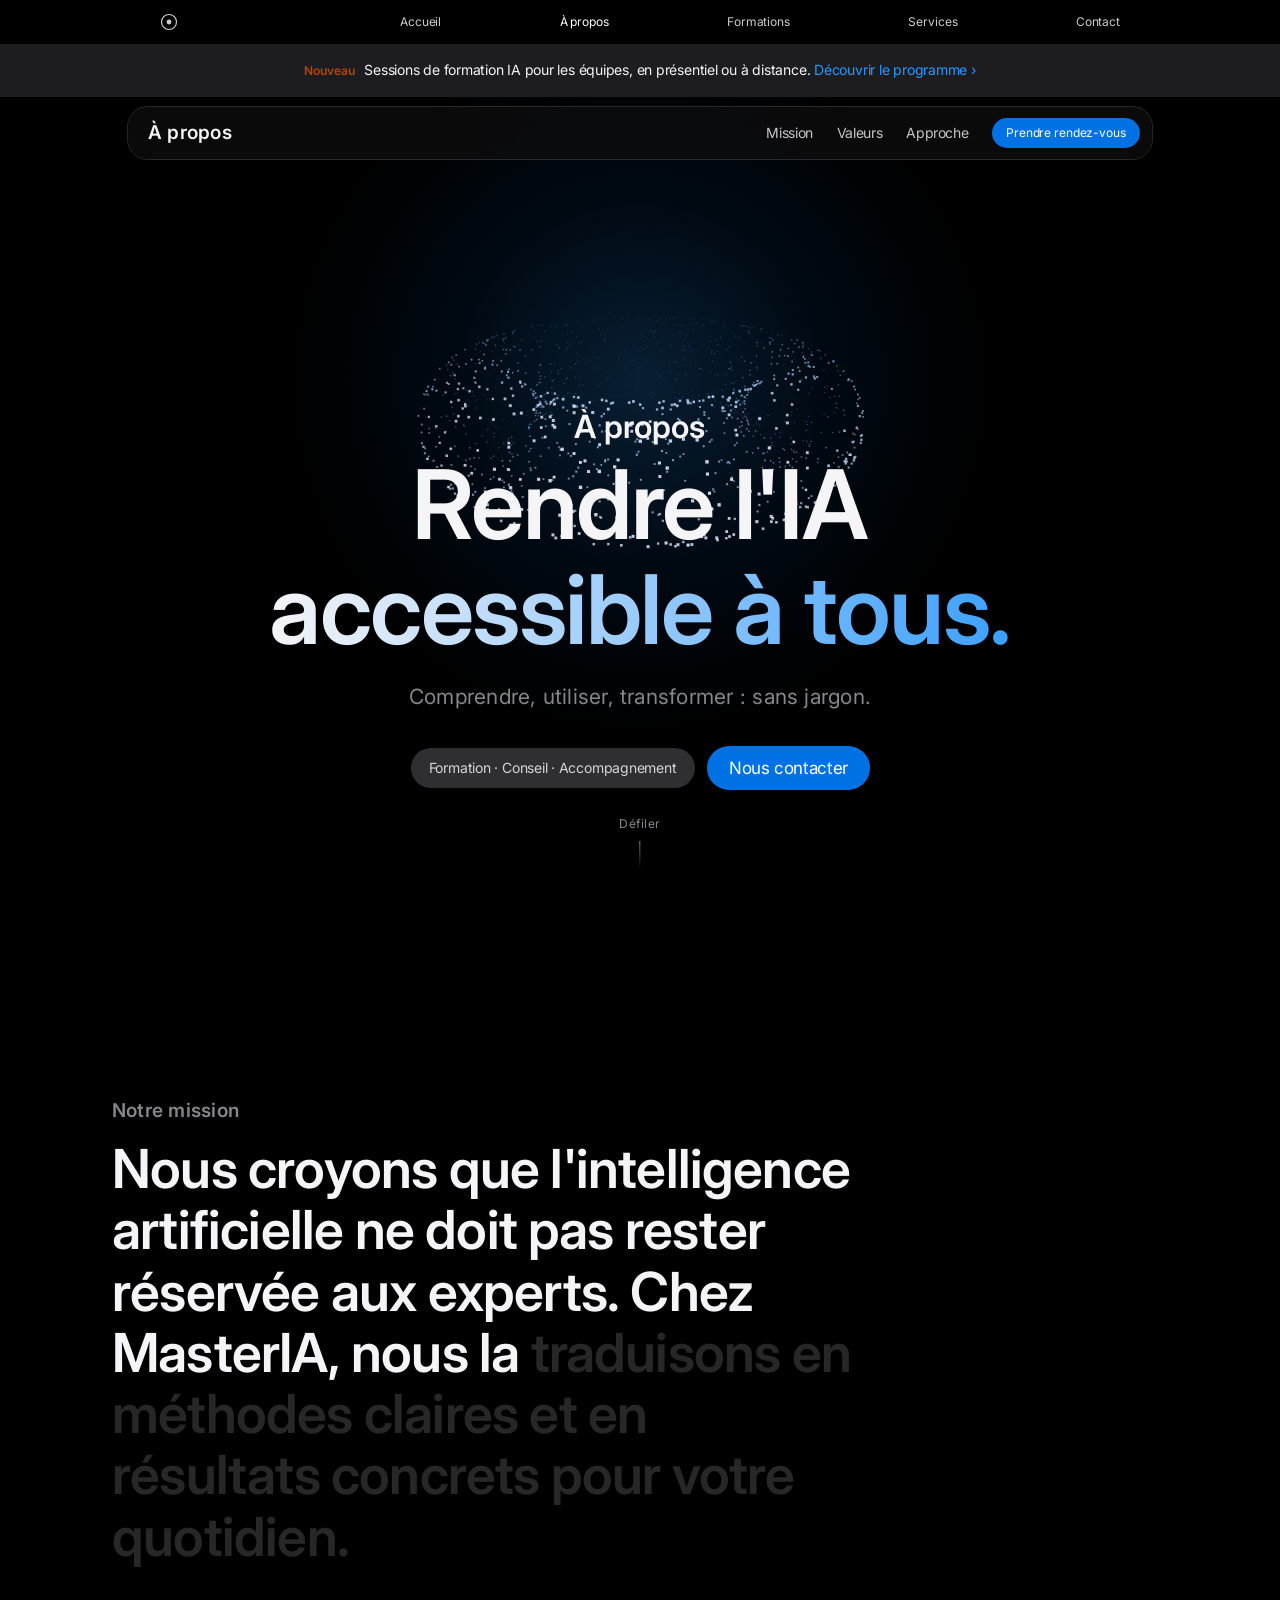
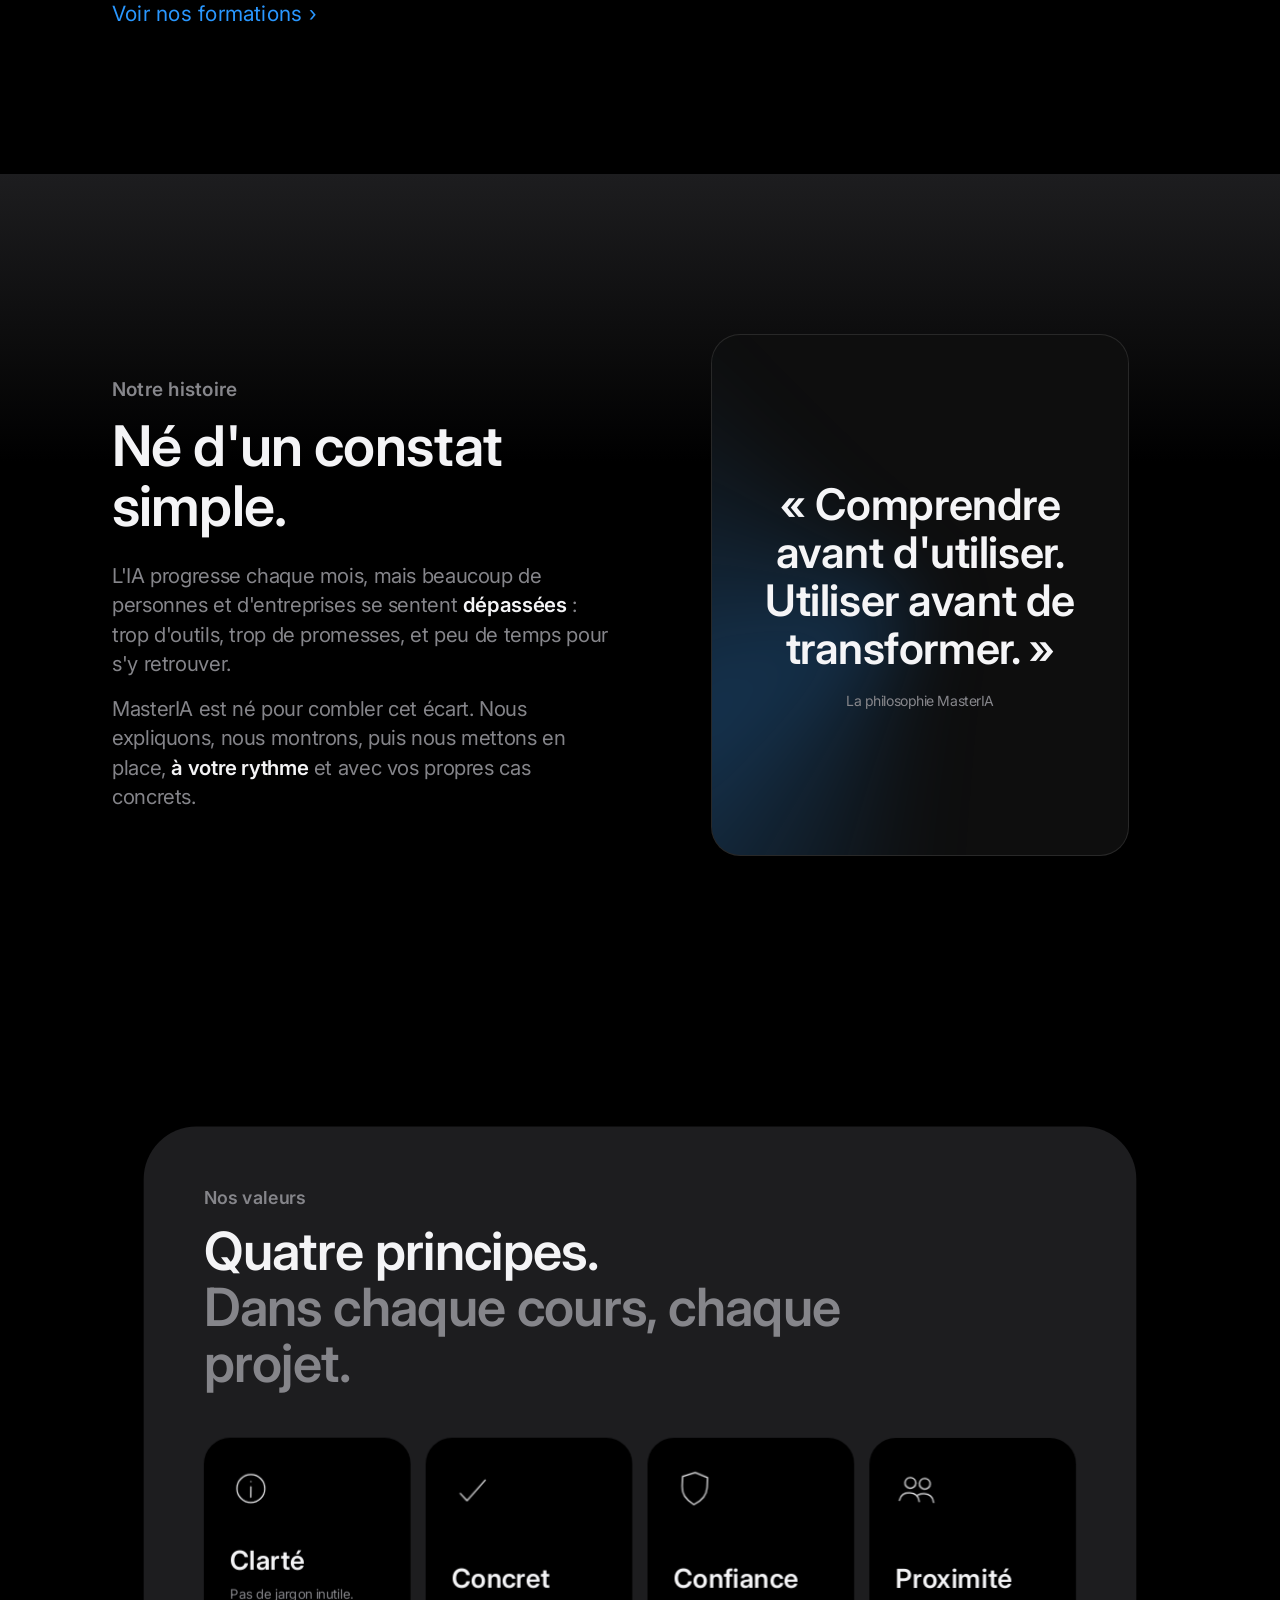
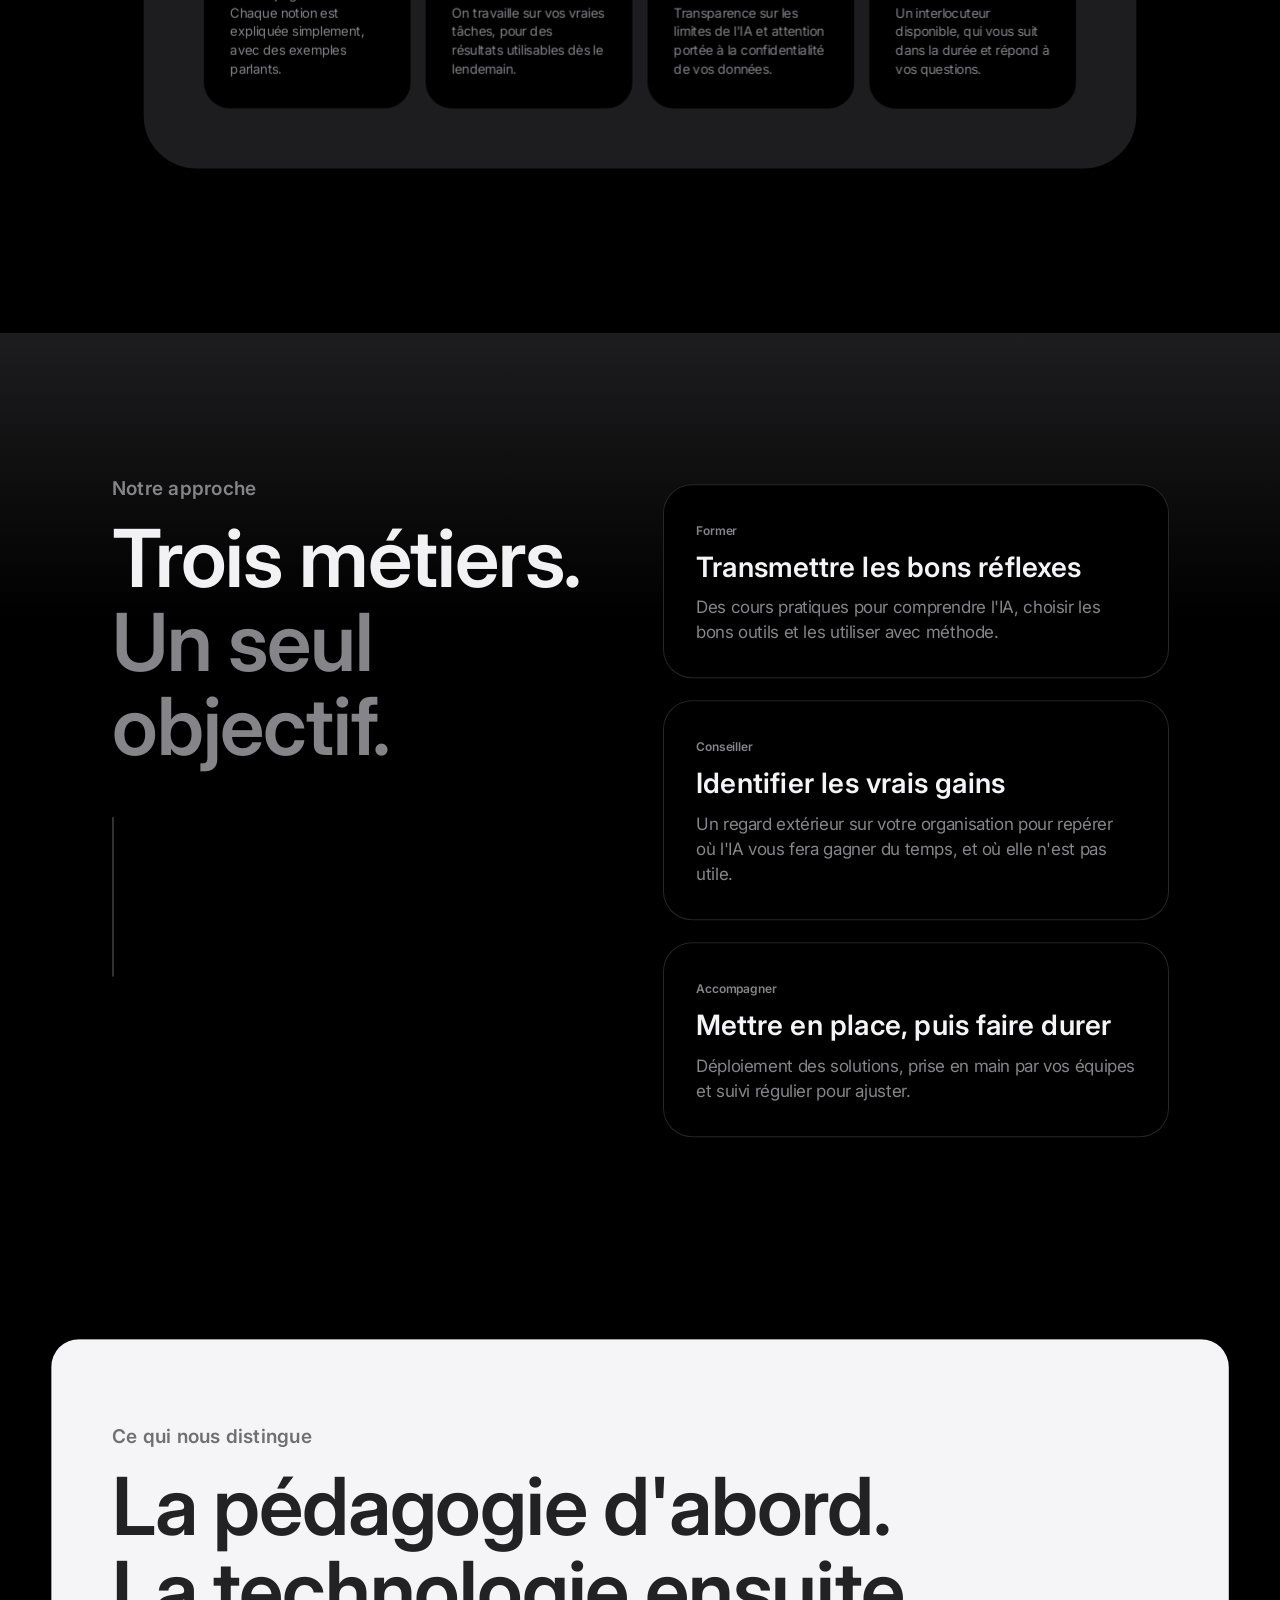
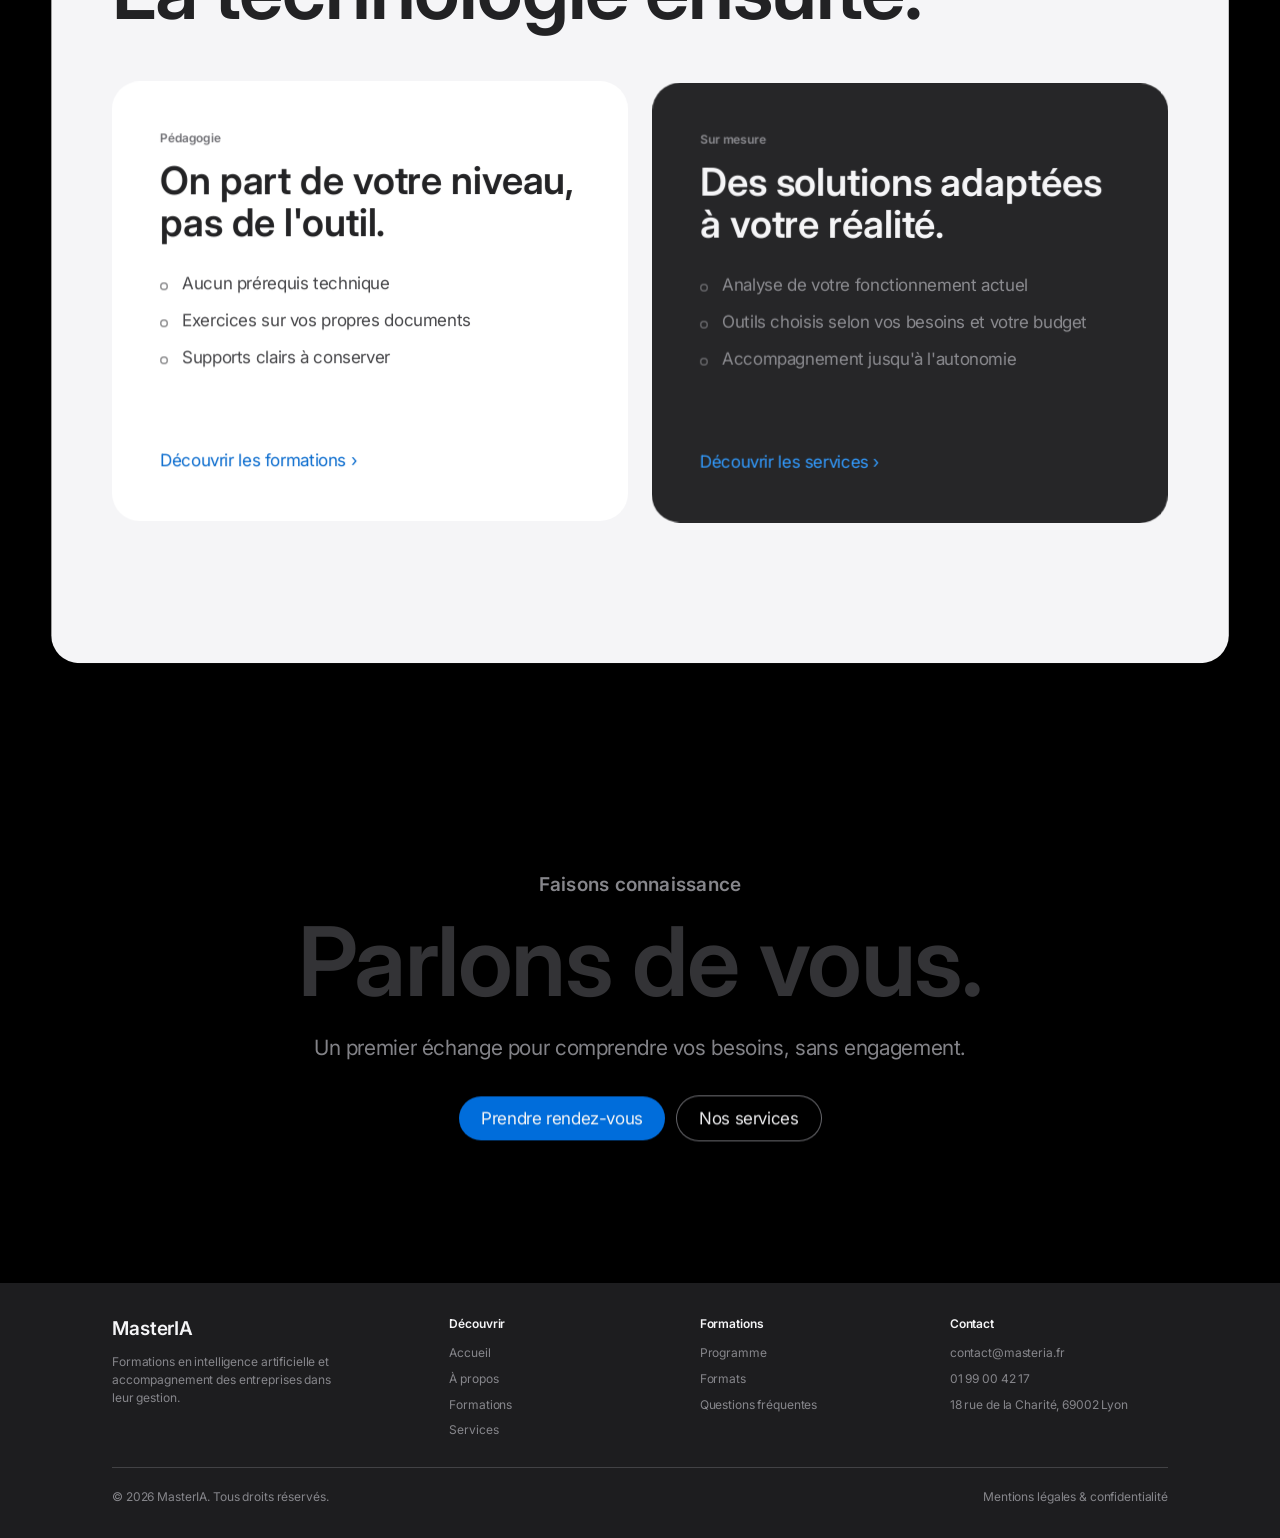
==== commit fc4f5971: "Ajout des coordonnées et informations légales (fictives) Co-Authored-By: Claude Opus 5.5 <noreply@an" ====
--- a/apropos.html
+++ b/apropos.html
@@ -247,9 +247,9 @@
         <div>
           <h3>Contact</h3>
           <ul>
-            <li><a href="mailto:[ADRESSE EMAIL]">[ADRESSE EMAIL]</a></li>
-            <li><a href="tel:[NUMÉRO DE TÉLÉPHONE]">[NUMÉRO DE TÉLÉPHONE]</a></li>
-            <li>[ADRESSE / VILLE]</li>
+            <li><a href="mailto:contact@masteria.fr">contact@masteria.fr</a></li>
+            <li><a href="tel:+33199004217">01 99 00 42 17</a></li>
+            <li>18 rue de la Charité, 69002 Lyon</li>
           </ul>
         </div>
       </div>
